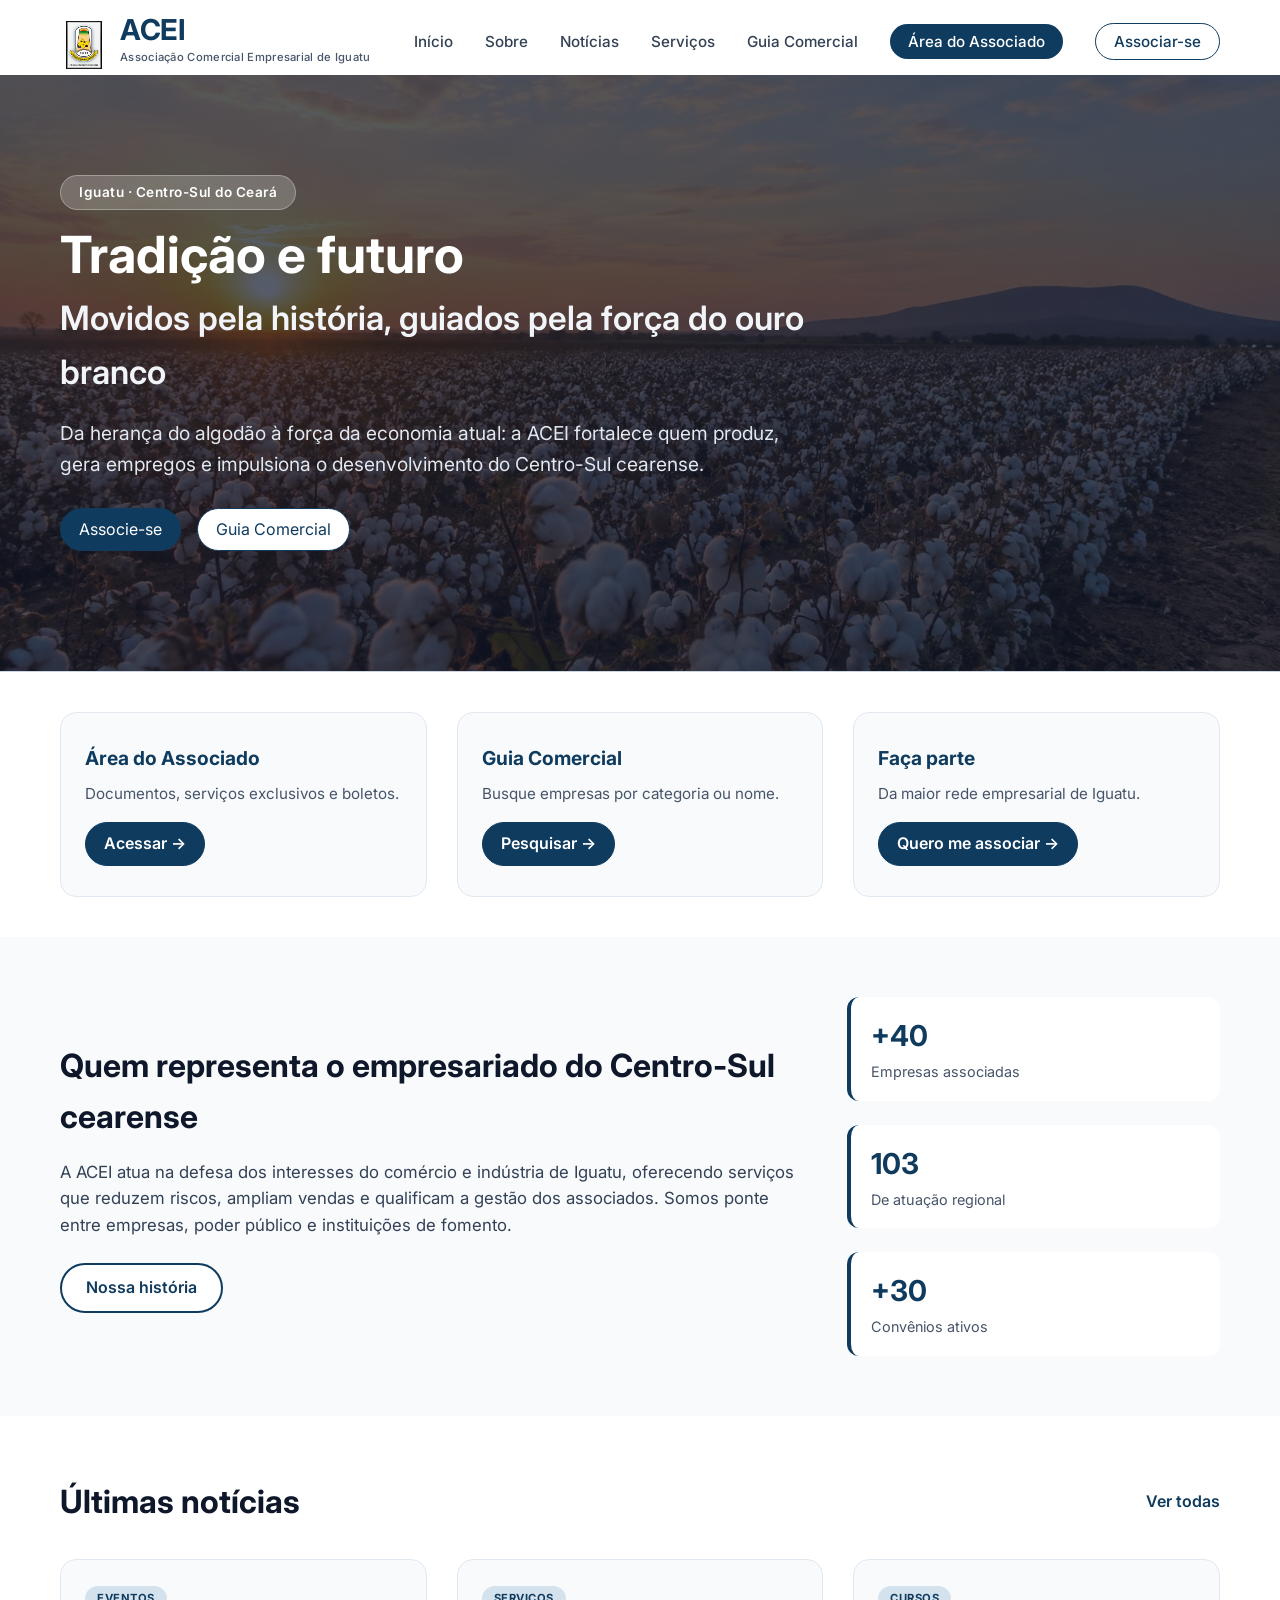
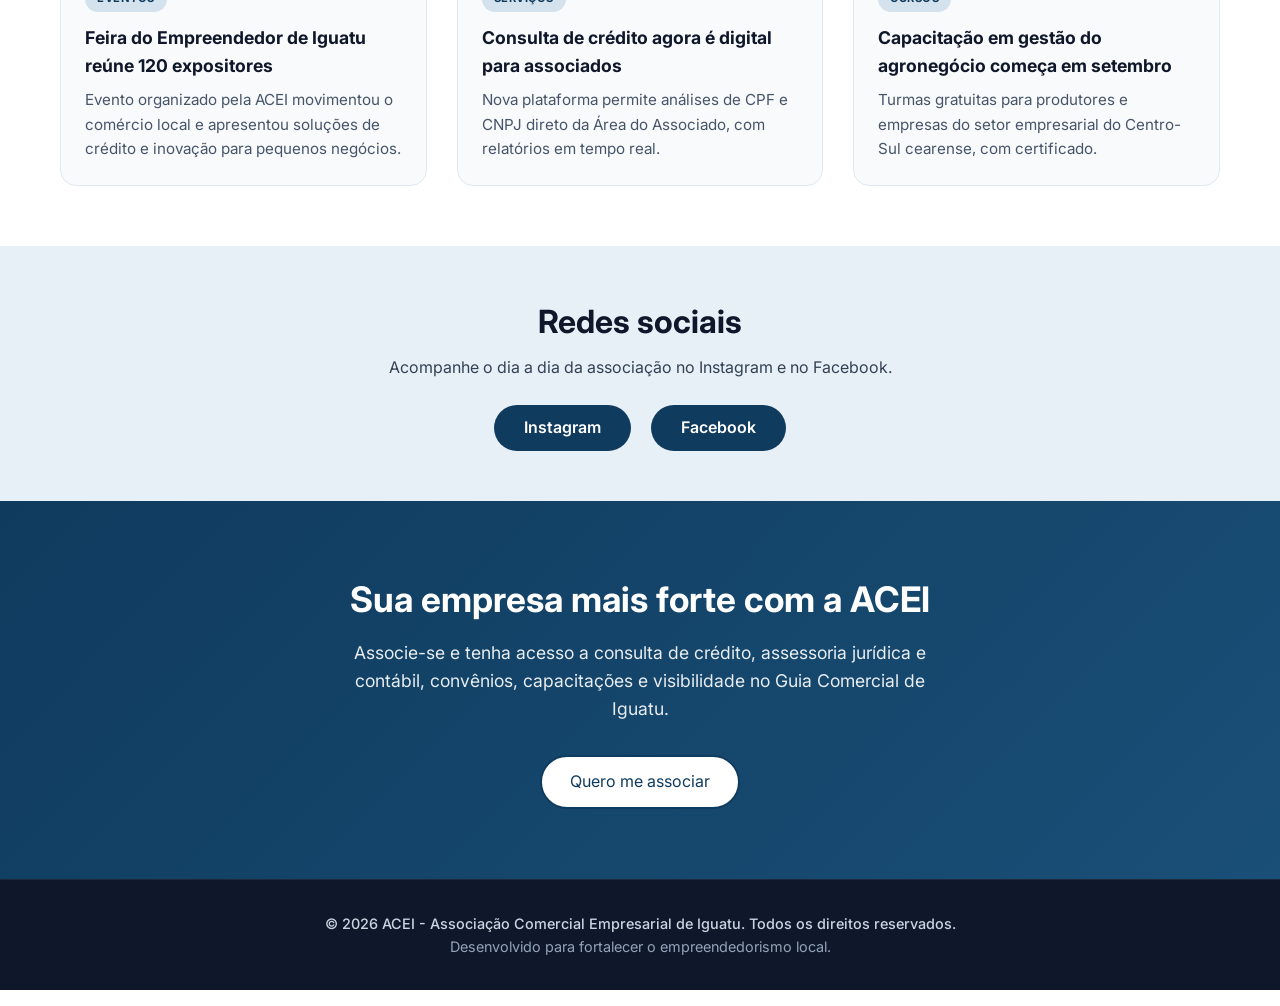
==== ACEi-main/Landing/index.html @ 621cc8f7 "Add files via upload" ====
<!DOCTYPE html>
<html lang="pt-BR">
<head>
  <meta charset="UTF-8">
  <meta name="viewport" content="width=device-width, initial-scale=1.0">
  <title>ACEI — Associação Comercial Empresarial de Iguatu</title>
  <link rel="stylesheet" href="style.css">
  <link rel="preconnect" href="https://fonts.googleapis.com">
  <link rel="preconnect" href="https://fonts.gstatic.com" crossorigin>
  <link href="https://fonts.googleapis.com/css2?family=Inter:ital,opsz,wght@0,14..32,100..900;1,14..32,100..900&display=swap" rel="stylesheet">
  <link rel="icon" href="assets/logo.jpeg">
</head>
<body>
  <header class="header">
   <div class="container header-content">
  <div class="logo">
    <img class="logo-nav" src="assets/icon.jpeg" alt="icon.jpeg">
    <div class="logo-text">
      <h1>ACEI</h1>
      <span class="logo-sub">Associação Comercial Empresarial de Iguatu</span>
    </div>
  </div>
  
  <button class="menu-toggle" aria-label="Abrir menu">☰</button>
  
  <nav class="nav-menu">
    <ul>
      <li><a href="#">Início</a></li>
      <li><a href="#">Sobre</a></li>
      <li><a href="#">Notícias</a></li>
      <li><a href="#">Serviços</a></li>
      <li><a href="#">Guia Comercial</a></li>
      <li><a href="#" class="btn-associado">Área do Associado</a></li>
      <li><a href="#" class="btn-associarse">Associar-se</a></li>
    </ul>
  </nav>
</div>
  <main>
    <!-- Seção Hero -->
    <section class="hero">
      <div class="container hero-content">
        <div class="hero-text">
          <span class="hero-badge">Iguatu · Centro-Sul do Ceará</span>
          <h1>Tradição e futuro</h1>
          <h2>Movidos pela história, guiados pela força do ouro branco</h2>
          <p>Da herança do algodão à força da economia atual: a ACEI fortalece quem produz, gera empregos e impulsiona o desenvolvimento do Centro-Sul cearense.</p>
          <div class="hero-buttons">
            <a href="#" class="btn btn-primary">Associe-se</a>
            <a href="#" class="btn btn-outline">Guia Comercial</a>
          </div>
        </div>
      </div>
    </section>

    <!-- Seção de Destaques / Cards -->
    <section class="highlights">
      <div class="container">
        <div class="cards-grid">
          <div class="card">
            <h3>Área do Associado</h3>
            <p>Documentos, serviços exclusivos e boletos.</p>
            <a href="#">Acessar →</a>
          </div>
          <div class="card">
            <h3>Guia Comercial</h3>
            <p>Busque empresas por categoria ou nome.</p>
            <a href="#">Pesquisar →</a>
          </div>
          <div class="card">
            <h3>Faça parte</h3>
            <p>Da maior rede empresarial de Iguatu.</p>
            <a href="#">Quero me associar →</a>
          </div>
        </div>
      </div>
    </section>

    <section class="about">
      <div class="container about-content">
        <div class="about-text">
          <h2>Quem representa o empresariado do Centro-Sul cearense</h2>
          <p>A ACEI atua na defesa dos interesses do comércio e indústria de Iguatu, 
            oferecendo serviços que reduzem riscos, ampliam vendas e qualificam a gestão dos associados. 
            Somos ponte entre empresas, poder público e instituições de fomento.</p>
          <a href="#" class="btn btn-secondary">Nossa história</a>
        </div>
        <div class="about-stats">
          <div class="stat-item">
            <span class="stat-number">+40</span>
            <span class="stat-label">Empresas associadas</span>
          </div>
          <div class="stat-item">
            <span class="stat-number">103</span>
            <span class="stat-label">De atuação regional</span>
          </div>
          <div class="stat-item">
            <span class="stat-number">+30</span>
            <span class="stat-label">Convênios ativos</span>
          </div>
        </div>
      </div>
    </section>

    <section class="news">
      <div class="container">
        <div class="section-header">
          <h2>Últimas notícias</h2>
          <a href="#" class="link-all">Ver todas</a>
        </div>
        <div class="news-grid">
          <article class="news-item">
            <span class="news-category">Eventos</span>
            <h3>Feira do Empreendedor de Iguatu reúne 120 expositores</h3>
            <p>Evento organizado pela ACEI movimentou o comércio local e apresentou soluções de crédito e inovação para pequenos negócios.</p>
          </article>
          <article class="news-item">
            <span class="news-category">Serviços</span>
            <h3>Consulta de crédito agora é digital para associados</h3>
            <p>Nova plataforma permite análises de CPF e CNPJ direto da Área do Associado, com relatórios em tempo real.</p>
          </article>
          <article class="news-item">
            <span class="news-category">Cursos</span>
            <h3>Capacitação em gestão do agronegócio começa em setembro</h3>
            <p>Turmas gratuitas para produtores e empresas do setor empresarial do Centro-Sul cearense, com certificado.</p>
          </article>
        </div>
      </div>
    </section>

    <section class="social">
      <div class="container social-content">
        <h2>Redes sociais</h2>
        <p>Acompanhe o dia a dia da associação no Instagram e no Facebook.</p>
        <div class="social-links">
          <a href="https://instagram.com/acei.iguatu" class="social-btn">Instagram</a>
          <a href="#" class="social-btn">Facebook</a>
        </div>
      </div>
    </section>

    <section class="cta-final">
      <div class="container cta-content">
        <h2>Sua empresa mais forte com a ACEI</h2>
        <p>Associe-se e tenha acesso a consulta de crédito, assessoria jurídica e contábil, convênios, capacitações e visibilidade no Guia Comercial de Iguatu.</p>
        <a href="#" class="btn btn-primary btn-large">Quero me associar</a>
      </div>
    </section>
  </main>

  <footer class="footer">
    <div class="container footer-content">
      <p>© 2026 ACEI - Associação Comercial Empresarial de Iguatu. Todos os direitos reservados.</p>
      <p>Desenvolvido para fortalecer o empreendedorismo local.</p>
    </div>
  </footer>
  <script src="script.js"></script>
</body>
</html>
---- ACEi-main/Landing/style.css ----
* {
  margin: 0;
  padding: 0;
  box-sizing: border-box;
}

body {
  font-family: 'Inter', sans-serif;
  color: #1e293b;
  line-height: 1.6;
  background-color: #f8fafc;
}

.container {
  max-width: 1200px;
  margin: 0 auto;
  padding: 0 20px;
}

/* Cabeçalho */
.header {
  background-color: #ffffff;
  box-shadow: 0 2px 10px rgba(0, 0, 0, 0.05);
  padding: 16px 0;
  position: sticky;
  top: 0;
  z-index: 100;
}

/* Container alinha logo à esquerda e nav à direita */
.header-content {
  display: flex;
  justify-content: space-between;
  align-items: center;
}

/* Mantém o ícone ao lado do bloco de texto */
.logo {
  display: flex;
  align-items: center;
  gap: 12px;
}

/* Organiza o título ACEI e o subtítulo um embaixo do outro */
.logo-text {
  display: flex;
  flex-direction: column;
}

.logo-sub {
  font-size: 0.7rem;
  font-weight: 500;
  color: #475569;
  letter-spacing: 0.3px;
  margin-top: 2px;
}

.logo {
  display: flex;
  flex-wrap: wrap; /* Permite que o subtítulo fique na linha de baixo */
  align-items: center;
  gap: 12px; /* Espaço entre a imagem e o texto ACEI */
}

.logo-nav {
  height: 48px;
  width: 48px;
  object-fit: contain;
}

.logo h1 {
  font-size: 1.8rem;
  font-weight: 700;
  color: #0f3b5e;
  letter-spacing: -0.5px;
  line-height: 1;
}

.logo-sub {
  width: 100%; /* Força o subtítulo a ir para a linha de baixo */
  display: block;
  font-size: 0.7rem;
  font-weight: 500;
  color: #475569;
  letter-spacing: 0.3px;
  margin-top: 4px;
  padding-bottom: 8px;
}

.nav-menu ul {
  display: flex;
  list-style: none;
  gap: 2rem;
  align-items: center;
  padding-bottom: 8px;
}

.nav-menu a {
  text-decoration: none;
  color: #334155;
  font-weight: 500;
  font-size: 0.95rem;
  transition: color 0.2s;
}

.nav-menu a:hover {
  color: #0f3b5e;
}

.btn-associado {
  background-color: #0f3b5e;
  color: white !important;
  padding: 8px 18px;
  border-radius: 30px;
  transition: background-color 0.2s;
}

.btn-associado:hover {
  background-color: #1a4f77 !important;
}

.btn-associarse {
  background-color: white;
  color: #0f3b5e !important;
  border: 1px solid;
  border-color: #0f3b5e;
  padding: 8px 18px;
  border-radius: 30px;
  transition: all 0.2s;
}

.btn-associarse:hover {
  color: white !important;
  background-color: #0f3b5e !important;
  border-color: white;
}

.menu-toggle {
  display: none;
  background: none;
  border: none;
  font-size: 1.8rem;
  cursor: pointer;
  color: #0f3b5e;
}

/* Hero com Imagem de Fundo (Full Banner) */
.hero {
  position: relative;
  /* Imagem com máscara escura por cima para dar leitura nos textos */
  background: linear-gradient(rgba(15, 23, 42, 0.7), rgba(15, 23, 42, 0.7)), 
  url('assets/algodao.jpeg') center/cover no-repeat;
  padding: 100px 0 120px;
  border-bottom: 1px solid #cbd5e1;
}

.hero-content {
  display: flex;
  flex-direction: column;
}

.hero-text {
  max-width: 750px; /* Limita a largura do texto para legibilidade */
}

.hero-badge {
  display: inline-block;
  background-color: rgba(255, 255, 255, 0.2);
  color: #ffffff;
  backdrop-filter: blur(4px);
  padding: 6px 18px;
  border-radius: 20px;
  font-size: 0.85rem;
  font-weight: 600;
  letter-spacing: 0.5px;
  margin-bottom: 16px;
  border: 1px solid rgba(255, 255, 255, 0.3);
}

.hero-text h1 {
  font-size: 3.2rem;
  font-weight: 700;
  color: #ffffff;
  line-height: 1.1;
}

.hero-text h2 {
  font-size: 2.1rem;
  font-weight: 600;
  color: #f1f5f9;
  margin-top: 8px;
}

.hero-text p {
  font-size: 1.2rem;
  color: #e2e8f0;
  margin-top: 20px;
}

.hero-buttons {
  display: flex;
  gap: 16px;
  margin-top: 28px;
  flex-wrap: wrap;
}

/* Ajuste dos botões sobre o fundo escuro */

.hero .btn-primary {
  background-color: #0f3b5e;
  color: #ffffff !important;
  border: 1px solid #0f3b5e;
  padding: 8px 18px;
  border-radius: 30px;
  font-style: normal !important;
  text-decoration: none !important;
  transition: all 0.2s;
}

.hero .btn-primary:hover {
  background-color: #1a4f77 !important;
  border-color: #1a4f77;
}

.hero .btn-outline {
  background-color: #ffffff;
  color: #0f3b5e !important;
  border: 1px solid #0f3b5e;
  padding: 8px 18px;
  border-radius: 30px;
  font-style: normal !important;
  text-decoration: none !important;
  transition: all 0.2s;
}

.hero .btn-outline:hover {
  background-color: #0f3b5e !important;
  color: #ffffff !important;
  border-color: #0f3b5e;
}
.logo {
  display: flex;
  flex-wrap: wrap; /* Permite que o subtítulo fique na linha de baixo */
  align-items: center;
  gap: 12px; /* Espaço entre a imagem e o texto ACEI */
}

.logo-nav {
  height: 48px;
  width: 48px;
  object-fit: contain;
}

.logo h1 {
  font-size: 1.8rem;
  font-weight: 700;
  color: #0f3b5e;
  letter-spacing: -0.5px;
  line-height: 1;
}

.logo-sub {
  width: 100%; /* Força o subtítulo a ir para a linha de baixo */
  display: block;
  font-size: 0.7rem;
  font-weight: 500;
  color: #475569;
  letter-spacing: 0.3px;
  margin-top: 4px;
}
/* Cards de Destaque */
.highlights {
  padding: 40px 0;
  background-color: #ffffff;
}

.cards-grid {
  display: grid;
  grid-template-columns: repeat(auto-fit, minmax(220px, 1fr));
  gap: 30px;
}

.card {
  background-color: #f8fafc;
  padding: 30px 24px;
  border-radius: 16px;
  border: 1px solid #e2e8f0;
  transition: transform 0.2s, box-shadow 0.2s;
}

.card:hover {
  transform: translateY(-6px);
  box-shadow: 0 8px 25px rgba(0, 0, 0, 0.06);
}

.card h3 {
  font-size: 1.2rem;
  margin-bottom: 8px;
  color: #0f3b5e;
}

.card p {
  color: #475569;
  margin-bottom: 16px;
  font-size: 0.95rem;
}

.card a {
  color: #0f3b5e;
  font-weight: 600;
  text-decoration: none;
}

.card a:hover {
  text-decoration: underline;
}
.card a {
  display: inline-block;
  background-color: #0f3b5e;
  color: #ffffff !important;
  border: 1px solid #0f3b5e;
  padding: 8px 18px;
  border-radius: 30px;
  font-weight: 600;
  font-style: normal !important;
  text-decoration: none !important;
  transition: all 0.2s ease;
}

.card a:hover {
  background-color: #1a4f77 !important;
  border-color: #1a4f77;
  color: #ffffff !important;
  text-decoration: none !important;
}
/* Seção Sobre */
.about {
  padding: 60px 0;
  background-color: #f8fafc;
}

.about-content {
  display: grid;
  grid-template-columns: 2fr 1fr;
  gap: 40px;
  align-items: center;
}

.about-text h2 {
  font-size: 2rem;
  color: #0f172a;
  margin-bottom: 16px;
}

.about-text p {
  color: #334155;
  font-size: 1.05rem;
  margin-bottom: 24px;
}

.about-stats {
  display: flex;
  flex-direction: column;
  gap: 24px;
}

.stat-item {
  background-color: white;
  padding: 16px 20px;
  border-radius: 12px;
  border-left: 4px solid #0f3b5e;
}

.stat-number {
  display: block;
  font-size: 1.8rem;
  font-weight: 700;
  color: #0f3b5e;
}

.stat-label {
  font-size: 0.9rem;
  color: #475569;
}
.about .btn,
.about .btn-primary,
.about .btn-outline {
  display: inline-block;
  background-color: #ffffff !important;
  color: #0f3b5e !important;
  border: 2px solid #0f3b5e !important;
  padding: 10px 24px;
  border-radius: 30px;
  font-weight: 600;
  font-style: normal !important;
  text-decoration: none !important;
  transition: all 0.2s ease;
}

.about .btn:hover,
.about .btn-primary:hover,
.about .btn-outline:hover {
  background-color: #0f3b5e !important;
  color: #ffffff !important;
  border-color: #0f3b5e !important;
  transform: translateY(-2px);
}
/* Notícias */
.news {
  padding: 60px 0;
  background-color: #ffffff;
}

.section-header {
  display: flex;
  justify-content: space-between;
  align-items: center;
  margin-bottom: 32px;
}

.section-header h2 {
  font-size: 2rem;
  color: #0f172a;
}

.link-all {
  color: #0f3b5e;
  font-weight: 600;
  text-decoration: none;
}

.link-all:hover {
  text-decoration: underline;
}

.news-grid {
  display: grid;
  grid-template-columns: repeat(auto-fit, minmax(280px, 1fr));
  gap: 30px;
}

.news-item {
  padding: 24px;
  background-color: #f8fafc;
  border-radius: 16px;
  border: 1px solid #e2e8f0;
  transition: transform 0.2s;
}

.news-item:hover {
  transform: translateY(-4px);
}

.news-category {
  display: inline-block;
  background-color: #d4e2ed;
  color: #0f3b5e;
  font-size: 0.7rem;
  font-weight: 700;
  padding: 4px 12px;
  border-radius: 20px;
  text-transform: uppercase;
  letter-spacing: 0.5px;
  margin-bottom: 12px;
}

.news-item h3 {
  font-size: 1.1rem;
  color: #0f172a;
  margin-bottom: 8px;
}

.news-item p {
  color: #475569;
  font-size: 0.95rem;
}

/* Redes Sociais */
.social {
  padding: 50px 0;
  background-color: #e8f0f7;
  text-align: center;
}

.social-content h2 {
  font-size: 2rem;
  color: #0f172a;
  margin-bottom: 8px;
}

.social-content p {
  color: #334155;
  margin-bottom: 24px;
}

.social-links {
  display: flex;
  gap: 20px;
  justify-content: center;
  flex-wrap: wrap;
}

.social-btn {
  background-color: #0f3b5e;
  color: white;
  padding: 10px 30px;
  border-radius: 30px;
  text-decoration: none;
  font-weight: 600;
  transition: background-color 0.2s, transform 0.2s;
}

.social-btn:hover {
  background-color: #1a4f77;
  transform: scale(1.05);
}

/* Call to Action Final */
.cta-final {
  padding: 70px 0;
  background: linear-gradient(135deg, #0f3b5e 0%, #1a4f77 100%);
  color: white;
  text-align: center;
}

.cta-content h2 {
  font-size: 2.2rem;
  margin-bottom: 12px;
}

.cta-content p {
  max-width: 600px;
  margin: 0 auto 32px;
  font-size: 1.1rem;
  opacity: 0.9;
}

.cta-final .btn-primary {
  display: inline-block;
  background-color: #ffffff !important;
  color: #0f3b5e !important;
  border: 2px solid #0f3b5e !important;
  padding: 12px 28px;
  border-radius: 30px;
  font-style: normal !important;
  text-decoration: none !important;
  transition: all 0.2s ease;
}

.cta-final .btn-primary:hover {
  background-color: #0f3b5e !important;
  color: #ffffff !important;
  border-color: #ffffff !important;
  transform: translateY(-3px);
  box-shadow: 0 8px 25px rgba(0, 0, 0, 0.25);
}

/* Rodapé */
.footer {
  background-color: #0f172a;
  color: #94a3b8;
  padding: 32px 0;
  text-align: center;
  border-top: 1px solid #1e293b;
}

.footer-content p {
  font-size: 0.9rem;
}

.footer-content p:first-child {
  font-weight: 500;
  color: #cbd5e1;
  margin-bottom: 0px;
}

/* Responsivo */
@media (max-width: 768px) {
  .menu-toggle {
    display: block;
  }

  .nav-menu {
    display: none;
    width: 100%;
    order: 3;
    margin-top: 16px;
  }

  .nav-menu.open {
    display: block;
  }

  .nav-menu ul {
    flex-direction: column;
    gap: 12px;
    align-items: stretch;
    text-align: center;
  }

  .nav-menu a {
    padding: 8px 0;
    display: block;
  }

  .btn-associado {
    display: inline-block;
    width: auto;
    text-align: center;
  }

  .hero-text h1 {
    font-size: 2.2rem;
  }

  .hero-text h2 {
    font-size: 1.5rem;
  }

  .about-content {
    grid-template-columns: 1fr;
    gap: 30px;
  }

  .about-stats {
    flex-direction: row;
    flex-wrap: wrap;
    justify-content: center;
  }

  .stat-item {
    flex: 1 1 120px;
    text-align: center;
    border-left: none;
    border-top: 4px solid #0f3b5e;
    padding: 12px;
  }

  .section-header {
    flex-direction: column;
    align-items: flex-start;
    gap: 8px;
  }

  .news-grid {
    grid-template-columns: 1fr;
  }

  .cta-content h2 {
    font-size: 1.8rem;
  }
}

@media (max-width: 480px) {
  .hero-buttons {
    flex-direction: column;
    width: 100%;
  }

  .btn {
    text-align: center;
    width: 100%;
  }

  .cards-grid {
    grid-template-columns: 1fr;
  }
}
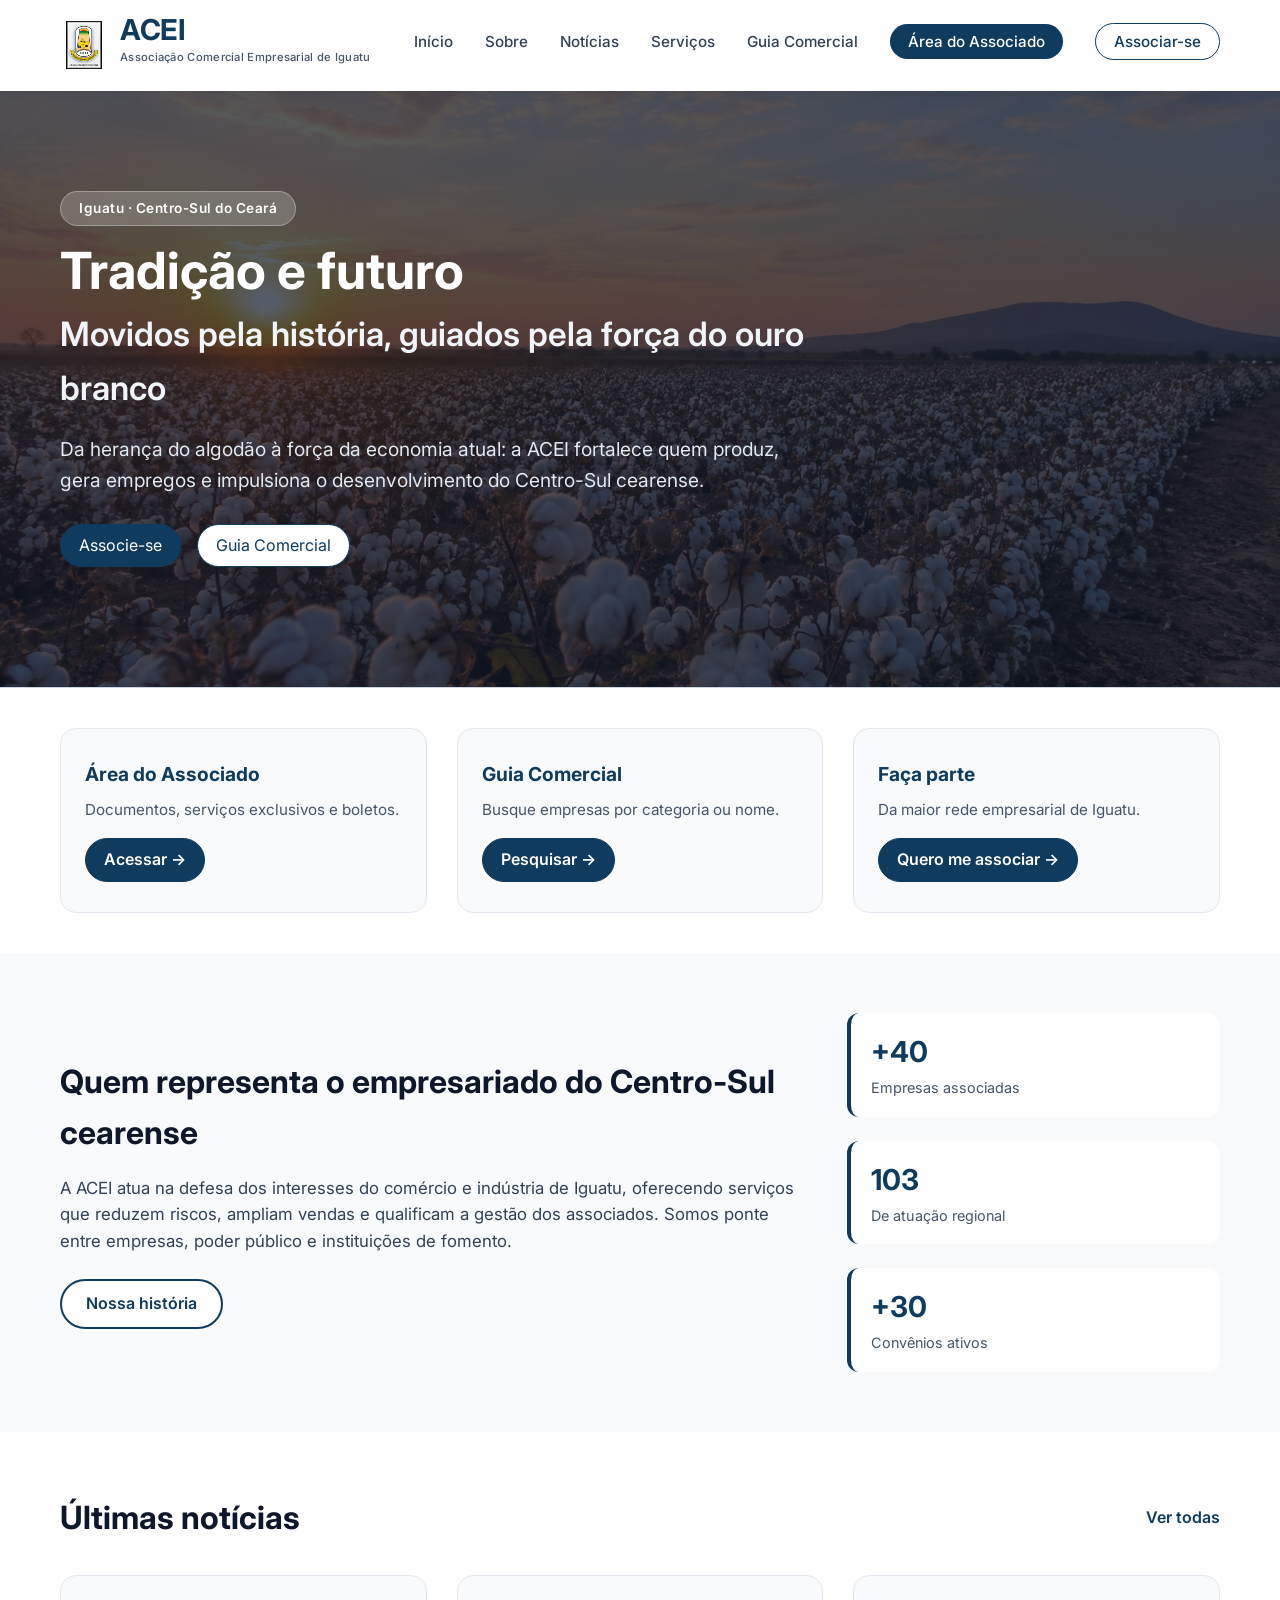
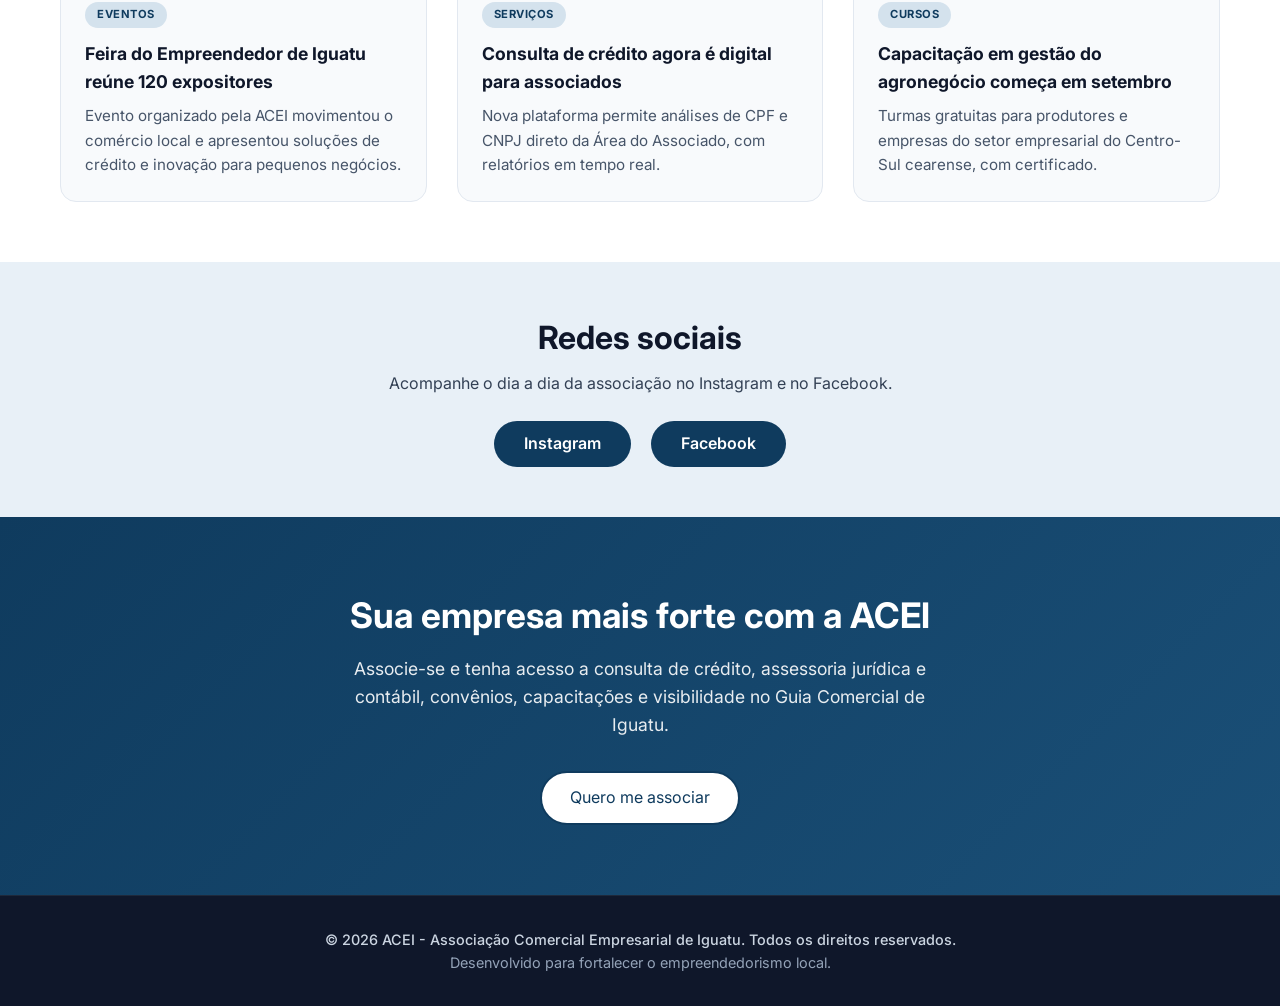
==== commit f5821a0d: "Add menu toggle button to index.html" ====
--- a/ACEi-main/Landing/index.html
+++ b/ACEi-main/Landing/index.html
@@ -20,6 +20,7 @@
       <span class="logo-sub">Associação Comercial Empresarial de Iguatu</span>
     </div>
   </div>
+
   
   <button class="menu-toggle" aria-label="Abrir menu">☰</button>
   
@@ -35,6 +36,7 @@
     </ul>
   </nav>
 </div>
+</header>
   <main>
     <!-- Seção Hero -->
     <section class="hero">
